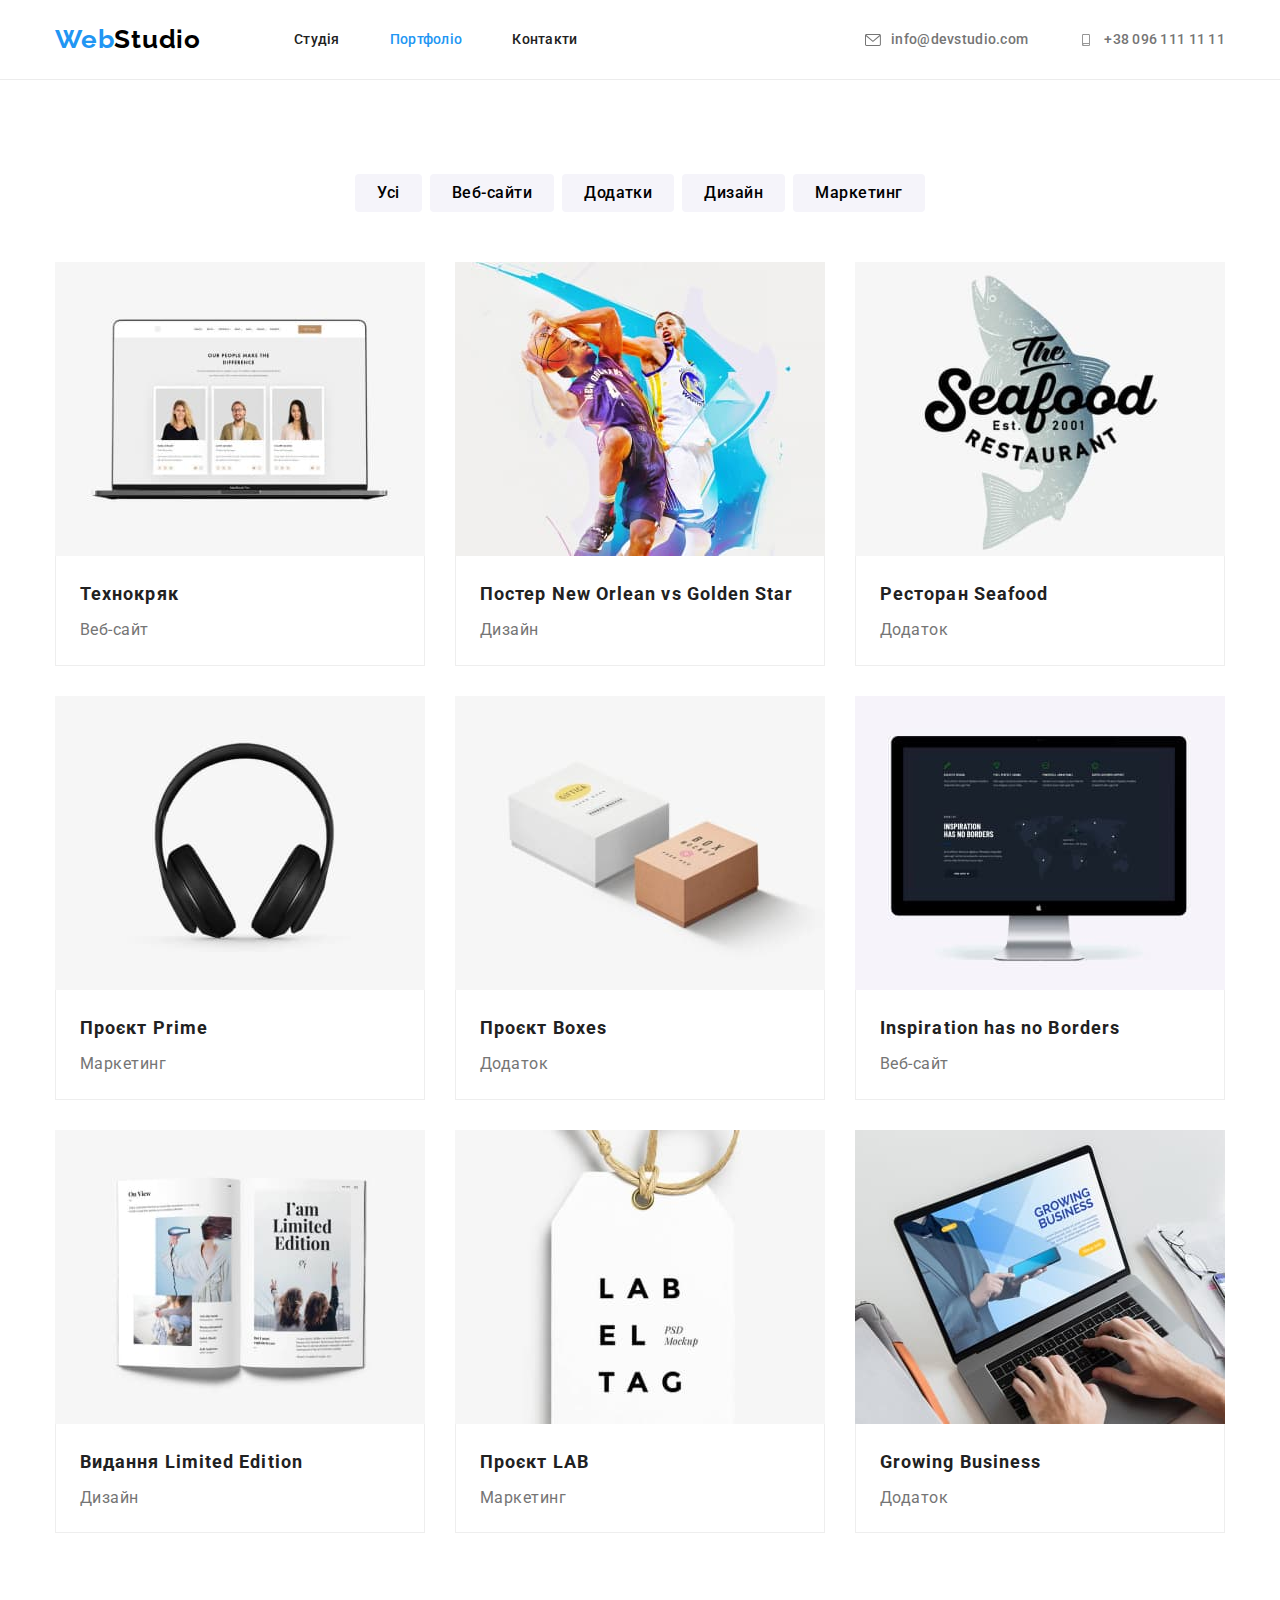
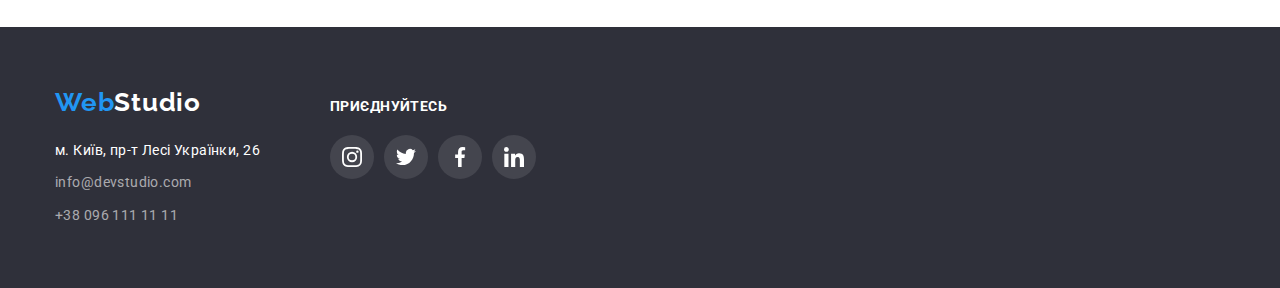
==== portfolio.html @ 22ee96e8 "копіювання" ====
<!DOCTYPE html>
<html lang="uk">
  <head>
    <meta charset="UTF-8" />
    <meta http-equiv="X-UA-Compatible" content="IE=edge" />
    <meta name="viewport" content="width=device-width, initial-scale=1.0" />
    <title>Document</title>
    <link
      rel="stylesheet"
      href="https://cdnjs.cloudflare.com/ajax/libs/modern-normalize/1.1.0/modern-normalize.min.css"
    />
    <link rel="stylesheet" href="./css/styles.css"/>
    <link rel="preconnect" href="https://fonts.googleapis.com" />
    <link rel="preconnect" href="https://fonts.gstatic.com" crossorigin />
    <link
      href="https://fonts.googleapis.com/css2?family=Raleway:wght@700&family=Roboto:wght@400;500;700;900&display=swap"
      rel="stylesheet"/>
  </head>
  <body>
    <header class="header">
      <div class="container">
        <nav>
          <a class="logo" href="./index.html"><span class="logo-accent">Web</span>Studio</a>
          <ul class="card-list">
            <li class="header-item">
              <a class="link-item" href="./index.html">Студія</a>
            </li>
            <li class="header-item">
              <a class="current-link-item link-item" href="./portfolio.html">Портфоліо</a>
            </li>
            <li class="header-item">
              <a class="link-item" href="#">Контакти</a>
            </li>
          </ul>
        </nav>
        <ul class="card-list-contact">
          <li>
            <a class="link-contact-item" href="mailto:info@devstudio.com"
              ><svg class="contact-icon" width="16" height="12">
                <use href="./images/icons.svg#icon-envelope"></use>
              </svg>
              info@devstudio.com</a
            >
          </li>
          <li>
            <a class="link-contact-item" href="tel:+380961111111"
              ><svg class="contact-icon" width="16" height="12">
                <use href="./images/icons.svg#icon-smartphone"></use></svg>+38 096 111 11 11</a>
          </li>
        </ul>
      </div>
    </header>
    <main>
      <section class="section portfolio">
        <div class="container">
          <h1 class="visually-hidden">Портфоліо</h1>
          <ul class="card-button">
            <li><button class="button-portfolio-item" type="button">Усі</button></li>
            <li><button class="button-portfolio-item" type="button">Веб-сайти</button></li>
            <li><button class="button-portfolio-item" type="button">Додатки</button></li>
            <li><button class="button-portfolio-item" type="button">Дизайн</button></li>
            <li><button class="button-portfolio-item" type="button">Маркетинг</button></li>
          </ul>
          <ul class="card-portfolio">
            <li class="card-portfolio-item">
              <a class="link-portfolio" href="">
                <img
                  src="./images/img(12).jpg"
                  width="370"
                  alt="На ноутбуці відкритий сайт з картками працівників"
                />
                <div>
                  <h2 class="subtitle-portfolio">Технокряк</h2>
                  <p class="subtitle-portfolio-paragraph">Веб-сайт</p>
                </div></a
              >
            </li>
            <li class="card-portfolio-item">
              <a class="link-portfolio" href="">
                <img src="./images/img(13).jpg" width="370" alt="Два баскетболісти з м'ячем" />
                <div>
                  <h2 class="subtitle-portfolio">Постер New Orlean vs Golden Star</h2>
                  <p class="subtitle-portfolio-paragraph">Дизайн</p>
                </div></a
              >
            </li>
            <li class="card-portfolio-item">
              <a class="link-portfolio" href="">
                <img src="./images/img(14).jpg" width="370" alt="Логотип ресторану" />
                <div>
                  <h2 class="subtitle-portfolio">Ресторан Seafood</h2>
                  <p class="subtitle-portfolio-paragraph">Додаток</p>
                </div></a
              >
            </li>
            <li class="card-portfolio-item">
              <a class="link-portfolio" href="">
                <img src="./images/img(15).jpg" width="370" alt="Навушники" />
                <div>
                  <h2 class="subtitle-portfolio">Проєкт Prime</h2>
                  <p class="subtitle-portfolio-paragraph">Маркетинг</p>
                </div></a
              >
            </li>
            <li class="card-portfolio-item">
              <a class="link-portfolio" href="">
                <img src="./images/img(16).jpg" width="370" alt="Дві коробки" />
                <div>
                  <h2 class="subtitle-portfolio">Проєкт Boxes</h2>
                  <p class="subtitle-portfolio-paragraph">Додаток</p>
                </div></a
              >
            </li>
            <li class="card-portfolio-item">
              <a class="link-portfolio" href="">
                <img src="./images/img(17).jpg" width="370" alt="Монітор" />
                <div>
                  <h2 class="subtitle-portfolio">Inspiration has no Borders</h2>
                  <p class="subtitle-portfolio-paragraph">Веб-сайт</p>
                </div></a
              >
            </li>
            <li class="card-portfolio-item">
              <a class="link-portfolio" href="">
                <img src="./images/img(18).jpg" width="370" alt="Розгорнутий журнал" />
                <div>
                  <h2 class="subtitle-portfolio">Видання Limited Edition</h2>
                  <p class="subtitle-portfolio-paragraph">Дизайн</p>
                </div></a
              >
            </li>
            <li class="card-portfolio-item">
              <a class="link-portfolio" href="">
                <img src="./images/img(19).jpg" width="370" alt="Бірка з назвою проєкту" />
                <div>
                  <h2 class="subtitle-portfolio">Проєкт LAB</h2>
                  <p class="subtitle-portfolio-paragraph">Маркетинг</p>
                </div></a
              >
            </li>
            <li class="card-portfolio-item">
              <a class="link-portfolio" href="">
                <img
                  src="./images/img(20).jpg"
                  width="370"
                  alt="На ноутбуці відкрита сторінка із додатком"
                />
                <div>
                  <h2 class="subtitle-portfolio">Growing Business</h2>
                  <p class="subtitle-portfolio-paragraph">Додаток</p>
                </div></a
              >
            </li>
          </ul>
        </div>
      </section>
    </main>
    <footer class="footer">
      <div class="container footer-box">
        <div>
          <a class="logo-footer" href="./index.html"><span class="logo-accent">Web</span>Studio</a>
          <address class="address">
            <ul class="card-address">
              <li class="card-address-item">
                <a
                  class="link-address"
                  href="https://goo.gl/maps/CPtrU1FHBa2aNyZL9"
                  target="_blank"
                  rel="noopener noreferrer nofollow"
                  >м. Київ, пр-т Лесі Українки, 26</a
                >
              </li>
              <li class="card-address-item">
                <a class="link-contact-address" href="mailto:info@devstudio.com"
                  >info@devstudio.com</a
                >
              </li>
              <li class="card-address-item">
                <a class="link-contact-address" href="tel:+380961111111">+38 096 111 11 11</a>
              </li>
            </ul>
          </address>
        </div>
        <div class="footer-social-box">
          <h2 class="footer-social-title">приєднуйтесь</h2>
          <ul class="footer-social-list">
            <li>
              <a href="" class="footer-social-link">
                <svg class="footer-social-icon" width="20" height="20">
                  <use href="./images/icons.svg#icon-instagram"></use>
                </svg>
              </a>
            </li>
            <li>
              <a href="" class="footer-social-link">
                <svg class="footer-social-icon" width="20" height="20">
                  <use href="./images/icons.svg#icon-twitter"></use>
                </svg>
              </a>
            </li>
            <li>
              <a href="" class="footer-social-link">
                <svg class="footer-social-icon" width="20" height="20">
                  <use href="./images/icons.svg#icon-facebook"></use>
                </svg>
              </a>
            </li>
            <li>
              <a href="" class="footer-social-link">
                <svg class="footer-social-icon" width="20" height="20">
                  <use href="./images/icons.svg#icon-linkedin"></use>
                </svg>
              </a>
            </li>
          </ul>
        </div>
      </div>
    </footer>
  </body>
</html>
---- css/styles.css ----
:root{
    --color-brend:#2F303A;
    --color-accent:#2196F3;
    --color-background:#FFFFFF;
    --text-color:#212121;
    --text-color-optional:#757575;
    --social-icon-color: #AFB1B8;
   
}

body{
background-color: #fff;
font-family: 'Roboto', sans-serif;
color: var(--text-color);
}

h1,
h2,
h3,
h4,
h5,
h6,
p
ul   {
  margin: 0;
}

img {
  display: block;
  width: 100%;
  height: auto;
}

.container{
    width: 1200px;
    padding-left: 15px;
    padding-right: 15px;
    margin-left: auto;
    margin-right: auto;
}

.section {
    padding-top: 94px;
    padding-bottom: 94px;
}
/* Шапка */

.header>.container{
    display: flex;
   
    
}

.container>.card-list-contact{
    display: flex;
    flex-wrap: wrap;
    align-items: center;}

ul{list-style: none;}

.header{
    background-color: var(--color-background);
    border-bottom: 1px solid rgba(236, 236, 236, 1);
}

nav{
    flex-wrap: wrap;
    display: flex;
    align-items: center;
}

.logo{
    font-family: 'Raleway', sans-serif;
    color:#000000;
    font-weight: 700;
    font-size: 26px;
    line-height: 1.2;
    letter-spacing: 0.03em;
    text-decoration: none;
    margin-right: 93px;
    margin-left: 0;
    display: flex;
    flex-wrap: wrap;
}



.logo-accent{
    color: var(--color-accent);
}

.card-list{
    list-style: none;
    font-weight: 500;
    font-size: 14px;
    line-height: 1.1;
    letter-spacing: 0.02em;
    display: flex;
    flex-wrap: wrap;
    padding: 0;
    margin-top: 0;
    margin-bottom: 0;
    gap: 50px;
}

.header-item>a{
    padding-top: 32px;
    padding-bottom: 32px;
    display: block;
}

.card-list-contact{
    list-style: none;
    font-weight: 500;
    font-size: 14px;
    line-height: 1.1;
    letter-spacing: 0.02em;
    display: flex;
    flex-wrap: wrap;
    margin-left: auto;
    padding: 0;
    margin-top: 0;
    margin-bottom: 0;
    gap: 50px;
}



.link-item{
    text-decoration: none;
    color: var(--text-color);
   

}


.link-item:hover{color:var(--color-accent)}

.link-item:focus{color:var(--color-accent)}

.current-link-item{
    text-decoration: none;
    color: var(--color-accent);

}
.current-link-item:hover{color:var(--color-accent)}

.current-link-item:focus{color:var(--color-accent)}

.contact-icon{
    fill: currentColor;
    margin-right: 10px;
}

.link-contact-item{
    text-decoration: none;
    color: var(--text-color-optional);
    display: flex;
    align-items: center;
    justify-content: center;
   
}

.link-contact-item:hover{color:var(--color-accent)}

.link-contact-item:focus{color:var(--color-accent)}

/* hero  */

.hero{
    background-color: var(--color-brend);
    text-align: center;
    letter-spacing: 0.06em;
    text-transform: uppercase;
}

.section.hero{
    padding-top: 200px;
    padding-bottom: 200px;
    background-color: #c4c4c4;
    background-image:linear-gradient(to right,rgba(47, 48, 58, 0.4),rgba(47, 48, 58, 0.4)),url(../images/img\(21\).jpg);
    background-repeat: no-repeat;
    background-size: 1600px;
    background-position: center;
    width: 1600px;
    margin: auto;
}

.hero-title{
    text-transform: uppercase;
    font-weight: 900;
    font-size: 44px;
    line-height: 1.4;
    color: var(--color-background);
    text-align: center;
    letter-spacing: 0.06em;
    max-width: 696px;
    margin: 0 auto 30px;
}

.hero-button{
    background-color: var(--color-accent);
    font-weight: 700;
    font-size: 16px;
    line-height: 1.9;
    color: var(--color-background);
    cursor: pointer;
    letter-spacing: 0.06em;
    box-shadow: 0px 4px 4px rgba(0, 0, 0, 0.15);
    border-radius: 4px;
    align-items: center;
    text-align: center;
}

/* Наші переваги */

.visually-hidden{
    position: absolute;
    white-space: nowrap;
    width: 1px;
    height: 1px;
    overflow: hidden;
    border: 0;
    padding: 0;
    clip: rect(0 0 0 0);
    clip-path: inset(50%);
    margin: -1px;
}
.card{
    display: flex;
    padding: 0;
    margin: 0;
    list-style: none;
}

.box-card-icon{
display: flex;
align-items: center;
justify-content: center;
background: #F5F4FA;
border-radius: 4px;
height: 120px;
margin-bottom: 30px;
}


.card>.card-item{
   width: 270px;
}

.card-item:not(:last-child){margin-right: 30px;}

.subtitle{
    font-weight: 700;
    font-size: 14px;
    line-height: 1.1;
    letter-spacing: 0.03em;
    text-transform: uppercase;
}

.subtitle-paragraph{
    font-weight: 400;
    font-size: 14px;
    line-height: 1.7; 
    letter-spacing: 0.03em;    
    color: var(--text-color-optional);
    margin-top: 10px;
    margin-bottom: 0;
}

/* Чим ми займаємося */

.section.third{
    padding-top: 0;
}

.third-title{
    font-weight: 700;
    font-size: 36px;
    line-height: 1.2;
    letter-spacing: 0.03em;
    text-align: center;
    margin-bottom: 50px;
}

.card-title{
    display: flex;
    padding: 0;
    margin: 0;
    list-style: none;
}

.card-title-item{
    flex-basis: calc(100%/3-30px);
}

.card-title-item:not(:last-child){margin-right: 30px;}

/* Наша команда */

.our-team{
    background-color: #F5F4FA;
    display: flex;
}



.our-team-title{
    font-weight: 700;
    font-size: 36px;
    line-height: 1.2;
    letter-spacing: 0.03em;
    text-align: center;
    margin-bottom: 50px;
}
.card-our-team{
    display: flex;
    padding: 0;
    margin: 0;
    list-style: none;
 
}

.card-our-team>.our-team-item{
    box-shadow: 0px 1px 3px rgba(0, 0, 0, 0.12), 0px 1px 1px rgba(0, 0, 0, 0.14), 0px 2px 1px rgba(0, 0, 0, 0.2);
    border-radius: 0px 0px 4px 4px;
}

.our-team-item{
    background-color: var(--color-background);
}

.our-team-item:not(:last-child){margin-right: 30px;}

.our-team-item>img{border-radius: 0px;}

.our-team-item>div{
  padding: 30px 5px;

}

.our-team-subtitle{
    font-weight: 500;
    font-size: 16px;
    line-height: 1.2;
    letter-spacing: 0.03em;
    margin-bottom: 10px;
    text-align: center;
}

.our-team-paragraph{
    font-weight: 400;
    font-size: 16px;
    line-height: 1.2;
    color: var(--text-color-optional);
    letter-spacing: 0.03em;
    margin-top: 0;
    margin-bottom: 0;
    text-align: center;
}

.our-team-social-list {
    display: flex;
    justify-content: center;
    gap: 10px;
    padding: 0;
    margin-top: 16px;
}

.our-team-social-list>li{
    width: 44px;
    height: 44px;
}

.our-team-social-link {
    width: 100%;
    height: 100%;
    display: flex;
    border-color: transparent;
    border-radius: 50%;
    align-items: center;
    justify-content: center;
    fill: var(--social-icon-color);
}

.our-team-social-link:hover{
    background-color: var(--color-accent);
}

.our-team-social-link:focus{
    background-color: var(--color-accent);
}

.our-team-social-link:hover .our-team-social-icon{
    background-color: var(--color-accent);
    fill: var(--color-background)
}

.our-team-social-link:focus .our-team-social-icon{
    background-color: var(--color-accent);
    fill: var(--color-background)
}

.regular-customers-title {
    font-weight: 700;
    font-size: 36px;
    line-height: 1.2;
    letter-spacing: 0.03em;
    text-align: center;
    margin-bottom: 50px;
}

.regular-customers-list {
    display: flex;
    justify-content: center;
    gap: 30px;
    padding: 0;
    margin: 0;
}

.regular-customers-list>li{
    width: 170px;
    height: 92px;
}

.regular-customers-link {
    width: 100%;
    height: 100%;
    display: flex;
    align-items: center;
    justify-content: center;
    border: 1px solid #AFB1B8;
    border-radius: 4px;
    fill: var(--social-icon-color);
}

.regular-customers-link:hover{
    border-color: var(--color-accent);
}

.regular-customers-link:hover .regular-customers-icon{
   fill: var(--color-accent);
}

.regular-customers-link:focus{
    border-color: var(--color-accent);
}

.regular-customers-link:focus .regular-customers-icon{
   fill: var(--color-accent);
}

/* Футер */
.footer{
    background-color: var(--color-brend);
    padding-top: 60px;
    padding-bottom: 60px;
}

.logo-footer{
    font-family: 'Raleway', sans-serif;
    color:var(--color-background);
    font-weight: 700;
    font-size: 26px;
    line-height: 1.2;
    letter-spacing: 0.03em;
    text-decoration: none;
  

}

.address{
    text-decoration: none;
    margin-top: 20px;
}

.card-address{
    padding-left: 0;
    margin-top: 0;
    margin-bottom: 0;
}

.card-address-item:not(:last-child){margin-bottom: 9px;}

.link-address{
    text-decoration: none;
    font-style: normal;
    color: var(--color-background);
    font-weight: 400;
    font-size: 14px;
    line-height: 1.7;
    letter-spacing: 0.03em;
}
.link-address:hover{color:var(--color-accent)}

.link-address:focus{color:var(--color-accent)}

.link-contact-address{
    text-decoration: none;
    font-style: normal; 
    font-weight: 400;
    font-size: 14px;
    line-height: 1.7;
    letter-spacing: 0.03em;
    color: rgba(255, 255, 255, 0.6);
}
.link-contact-address:hover{color:var(--color-accent)}

.link-contact-address:focus{color:var(--color-accent)}

.footer-box{
    display: flex;
    align-items: baseline;
}

.footer-social-box{
   margin-left: 70px;
}

.footer-social-title{
    display: block;
    font-weight: 700;
    font-size: 14px;
    line-height: 1.1;
    letter-spacing: 0.03em;
    text-transform: uppercase;

    color: #FFFFFF;
    margin-bottom: 20px;
}

.footer-social-list {
    display: flex;
    gap: 10px;
    padding: 0;
    margin: 0;
}

.footer-social-list>li{
    width: 44px;
    height: 44px;
}

.footer-social-link {
    width: 100%;
    height: 100%;
    display: flex;
    justify-content: center;
    align-items: center;
    background-color: rgba(255, 255, 255, 0.1);
    border-radius: 50%;
    fill: var(--color-background);
}

.footer-social-link:hover{
    background-color: var(--color-accent);
}

.footer-social-link:focus{
    background-color: var(--color-accent);
}

/* Портфоліо */

.portfolio{
    background-color: var(--color-background);
}
 
 .section .portfolio{
    display: flex;
   
 }

.card-button{
    display: flex;
    padding: 0;
    margin: 0;
    list-style: none;
   
    margin-left: auto;
    margin-right: auto;
    justify-content: center;
    margin-bottom: 50px;
    gap: 8px;
}

.card-portfolio{
    display: flex;
    flex-wrap: wrap;
    padding: 0;
    margin: 0;
    list-style: none;
    margin-left: -30px;
    margin-top: -30px;
}

.card-portfolio>.card-portfolio-item{
flex-basis: calc(100% / 3 - 30px);
margin-left: 30px;
margin-top: 30px;

}
.card-portfolio-item:not(:last-child){margin-bottom: 0;}

.link-portfolio{
    display: block;
    text-decoration: none;
}

.link-portfolio:hover{
    box-shadow: 0px 1px 1px rgba(0, 0, 0, 0.12), 0px 4px 4px rgba(0, 0, 0, 0.06), 1px 4px 6px rgba(0, 0, 0, 0.16);
}

.link-portfolio:focus{
    box-shadow: 0px 1px 1px rgba(0, 0, 0, 0.12), 0px 4px 4px rgba(0, 0, 0, 0.06), 1px 4px 6px rgba(0, 0, 0, 0.16);
}


.link-portfolio>div{
    border-left: 1px solid #EEEEEE;
    border-right: 1px solid #EEEEEE;
    border-bottom: 1px solid #EEEEEE;
    padding: 20px 24px;
}

.subtitle-portfolio{
    font-weight: 700;
    font-size: 18px;
    line-height: 2;  
    letter-spacing: 0.06em;
    color: var(--text-color);
    
    margin-bottom: 4px;
}

.subtitle-portfolio-paragraph{
    font-weight: 400;
    font-size: 16px;
    line-height: 1.8;  
    letter-spacing: 0.03em;
    color: var(--text-color-optional);
    margin-top: 0;
    margin-bottom: 0;
}

.button-portfolio-item{
    background: #F5F4FA;
    border-radius: 4px;
    font-weight: 500;
    font-size: 16px;
    line-height: 1.6;
    letter-spacing: 0.03em;
    cursor: pointer;
    padding: 6px 22px;
    border: none;
}

.button-portfolio-item:hover{
background-color: var(--color-accent);
color: var(--color-background);
box-shadow: 0px 3px 1px rgba(0, 0, 0, 0.1), 0px 1px 2px rgba(0, 0, 0, 0.08), 0px 2px 2px rgba(0, 0, 0, 0.12);
}

.button-portfolio-item:focus{
background-color: var(--color-accent);
color: var(--color-background)
}

.button-portfolio-item:active{
background-color: var(--color-accent);
}
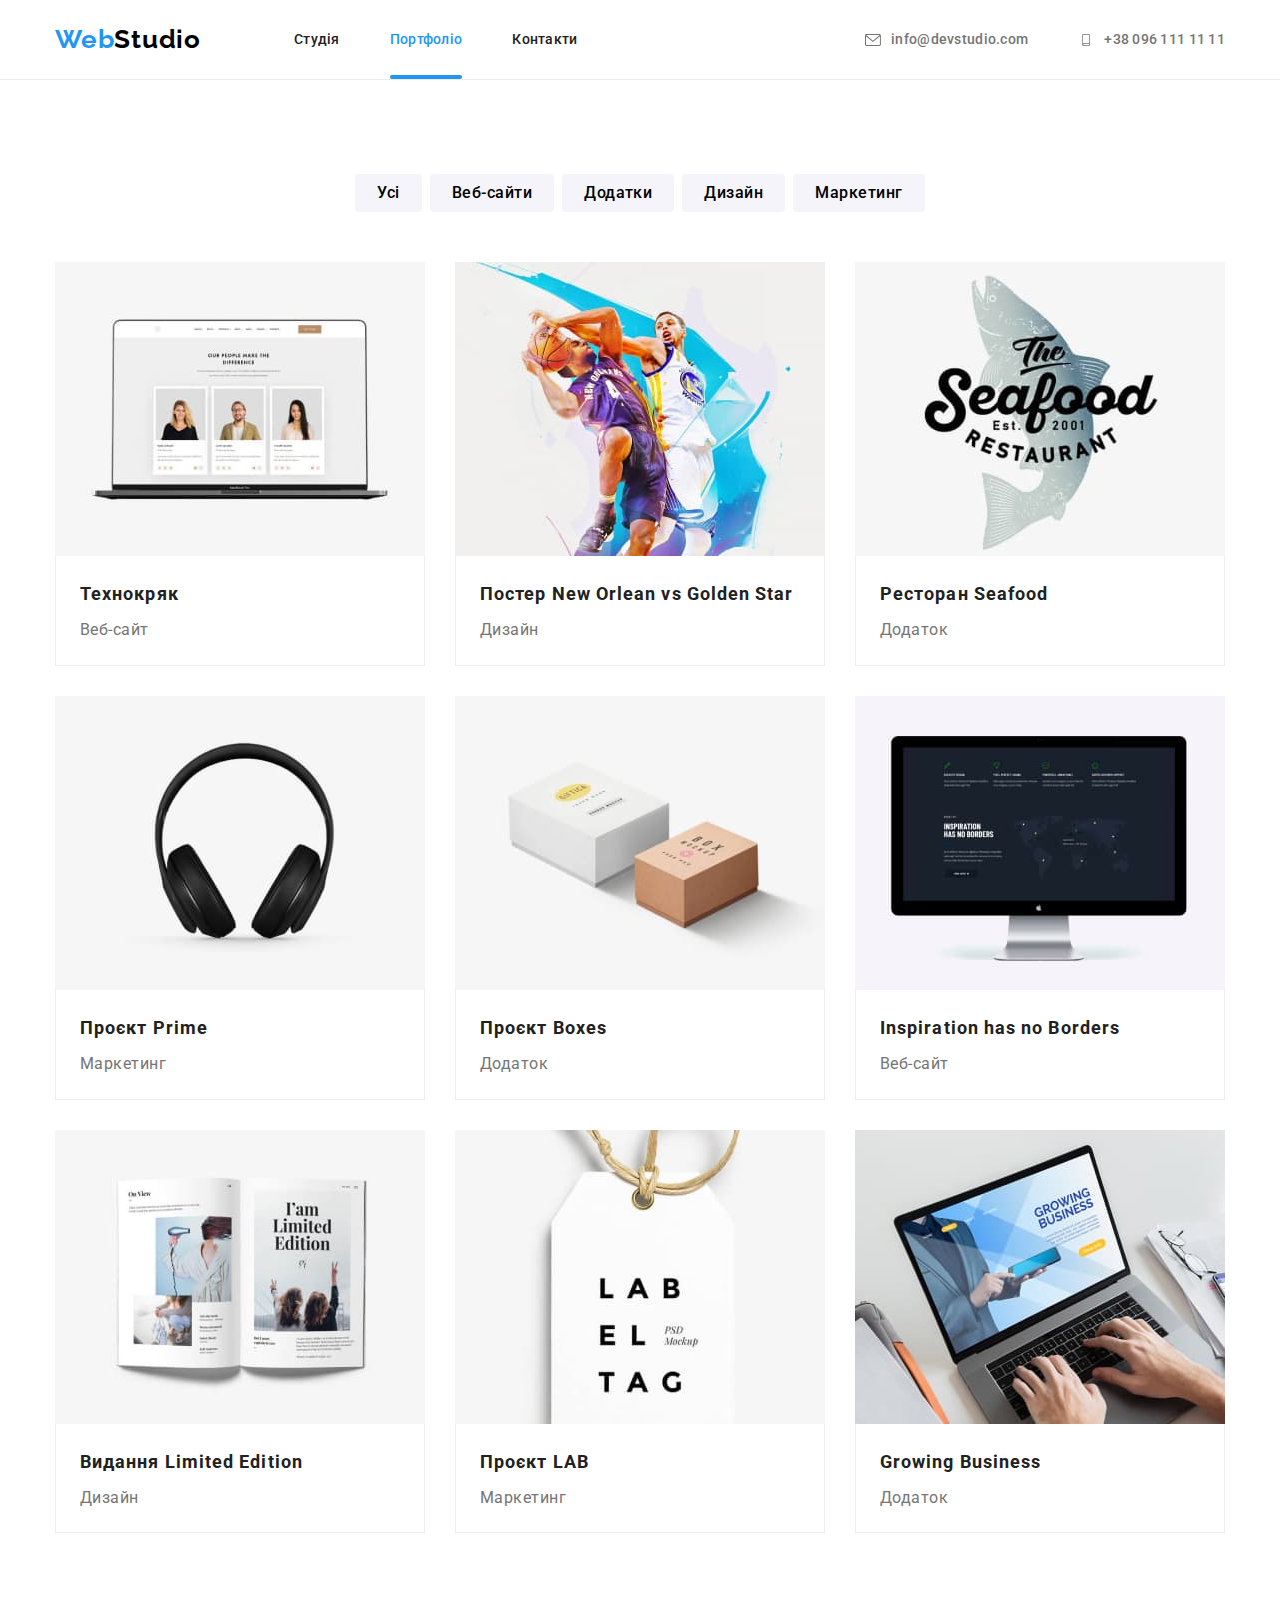
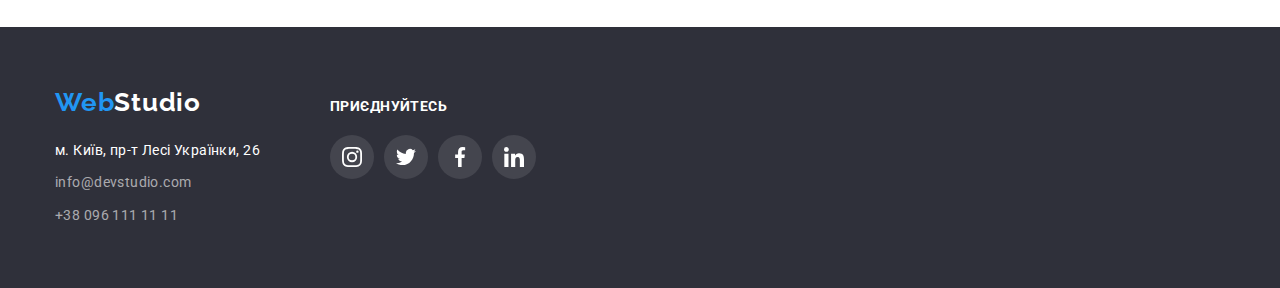
==== commit be08720f: "модальне вікно" ====
--- a/portfolio.html
+++ b/portfolio.html
@@ -9,12 +9,13 @@
       rel="stylesheet"
       href="https://cdnjs.cloudflare.com/ajax/libs/modern-normalize/1.1.0/modern-normalize.min.css"
     />
-    <link rel="stylesheet" href="./css/styles.css"/>
+    <link rel="stylesheet" href="./css/styles.css" />
     <link rel="preconnect" href="https://fonts.googleapis.com" />
     <link rel="preconnect" href="https://fonts.gstatic.com" crossorigin />
     <link
       href="https://fonts.googleapis.com/css2?family=Raleway:wght@700&family=Roboto:wght@400;500;700;900&display=swap"
-      rel="stylesheet"/>
+      rel="stylesheet"
+    />
   </head>
   <body>
     <header class="header">
@@ -45,7 +46,9 @@
           <li>
             <a class="link-contact-item" href="tel:+380961111111"
               ><svg class="contact-icon" width="16" height="12">
-                <use href="./images/icons.svg#icon-smartphone"></use></svg>+38 096 111 11 11</a>
+                <use href="./images/icons.svg#icon-smartphone"></use></svg
+              >+38 096 111 11 11</a
+            >
           </li>
         </ul>
       </div>
@@ -64,12 +67,22 @@
           <ul class="card-portfolio">
             <li class="card-portfolio-item">
               <a class="link-portfolio" href="">
-                <img
-                  src="./images/img(12).jpg"
-                  width="370"
-                  alt="На ноутбуці відкритий сайт з картками працівників"
-                />
-                <div>
+                <div class="image-card">
+                  <img
+                    src="./images/img(12).jpg"
+                    width="370"
+                    alt="На ноутбуці відкритий сайт з картками працівників"
+                  />
+                  <div class="card-description">
+                    <p>
+                      Ресурс пропонує комплексні пропозиції з різним рівнем функціоналу та сервісів.
+                      Все це дозволить відвідувачу отримати вичерпні відомості про компанію чи
+                      приватну особу.
+                    </p>
+                  </div>
+                </div>
+
+                <div class="card-subtitle">
                   <h2 class="subtitle-portfolio">Технокряк</h2>
                   <p class="subtitle-portfolio-paragraph">Веб-сайт</p>
                 </div></a
@@ -77,8 +90,18 @@
             </li>
             <li class="card-portfolio-item">
               <a class="link-portfolio" href="">
-                <img src="./images/img(13).jpg" width="370" alt="Два баскетболісти з м'ячем" />
-                <div>
+                <div class="image-card">
+                  <img src="./images/img(13).jpg" width="370" alt="Два баскетболісти з м'ячем" />
+                  <div class="card-description">
+                    <p>
+                      Ресурс пропонує комплексні пропозиції з різним рівнем функціоналу та сервісів.
+                      Все це дозволить відвідувачу отримати вичерпні відомості про компанію чи
+                      приватну особу.
+                    </p>
+                  </div>
+                </div>
+
+                <div class="card-subtitle">
                   <h2 class="subtitle-portfolio">Постер New Orlean vs Golden Star</h2>
                   <p class="subtitle-portfolio-paragraph">Дизайн</p>
                 </div></a
@@ -86,8 +109,18 @@
             </li>
             <li class="card-portfolio-item">
               <a class="link-portfolio" href="">
-                <img src="./images/img(14).jpg" width="370" alt="Логотип ресторану" />
-                <div>
+                <div class="image-card">
+                  <img src="./images/img(14).jpg" width="370" alt="Логотип ресторану" />
+                  <div class="card-description">
+                    <p>
+                      Ресурс пропонує комплексні пропозиції з різним рівнем функціоналу та сервісів.
+                      Все це дозволить відвідувачу отримати вичерпні відомості про компанію чи
+                      приватну особу.
+                    </p>
+                  </div>
+                </div>
+
+                <div class="card-subtitle">
                   <h2 class="subtitle-portfolio">Ресторан Seafood</h2>
                   <p class="subtitle-portfolio-paragraph">Додаток</p>
                 </div></a
@@ -95,8 +128,18 @@
             </li>
             <li class="card-portfolio-item">
               <a class="link-portfolio" href="">
-                <img src="./images/img(15).jpg" width="370" alt="Навушники" />
-                <div>
+                <div class="image-card">
+                  <img src="./images/img(15).jpg" width="370" alt="Навушники" />
+                  <div class="card-description">
+                    <p>
+                      Ресурс пропонує комплексні пропозиції з різним рівнем функціоналу та сервісів.
+                      Все це дозволить відвідувачу отримати вичерпні відомості про компанію чи
+                      приватну особу.
+                    </p>
+                  </div>
+                </div>
+
+                <div class="card-subtitle">
                   <h2 class="subtitle-portfolio">Проєкт Prime</h2>
                   <p class="subtitle-portfolio-paragraph">Маркетинг</p>
                 </div></a
@@ -104,8 +147,18 @@
             </li>
             <li class="card-portfolio-item">
               <a class="link-portfolio" href="">
-                <img src="./images/img(16).jpg" width="370" alt="Дві коробки" />
-                <div>
+                <div class="image-card">
+                  <img src="./images/img(16).jpg" width="370" alt="Дві коробки" />
+                  <div class="card-description">
+                    <p>
+                      Ресурс пропонує комплексні пропозиції з різним рівнем функціоналу та сервісів.
+                      Все це дозволить відвідувачу отримати вичерпні відомості про компанію чи
+                      приватну особу.
+                    </p>
+                  </div>
+                </div>
+
+                <div class="card-subtitle">
                   <h2 class="subtitle-portfolio">Проєкт Boxes</h2>
                   <p class="subtitle-portfolio-paragraph">Додаток</p>
                 </div></a
@@ -113,8 +166,18 @@
             </li>
             <li class="card-portfolio-item">
               <a class="link-portfolio" href="">
-                <img src="./images/img(17).jpg" width="370" alt="Монітор" />
-                <div>
+                <div class="image-card">
+                  <img src="./images/img(17).jpg" width="370" alt="Монітор" />
+                  <div class="card-description">
+                    <p>
+                      Ресурс пропонує комплексні пропозиції з різним рівнем функціоналу та сервісів.
+                      Все це дозволить відвідувачу отримати вичерпні відомості про компанію чи
+                      приватну особу.
+                    </p>
+                  </div>
+                </div>
+
+                <div class="card-subtitle">
                   <h2 class="subtitle-portfolio">Inspiration has no Borders</h2>
                   <p class="subtitle-portfolio-paragraph">Веб-сайт</p>
                 </div></a
@@ -122,8 +185,18 @@
             </li>
             <li class="card-portfolio-item">
               <a class="link-portfolio" href="">
-                <img src="./images/img(18).jpg" width="370" alt="Розгорнутий журнал" />
-                <div>
+                <div class="image-card">
+                  <img src="./images/img(18).jpg" width="370" alt="Розгорнутий журнал" />
+                  <div class="card-description">
+                    <p>
+                      Ресурс пропонує комплексні пропозиції з різним рівнем функціоналу та сервісів.
+                      Все це дозволить відвідувачу отримати вичерпні відомості про компанію чи
+                      приватну особу.
+                    </p>
+                  </div>
+                </div>
+
+                <div class="card-subtitle">
                   <h2 class="subtitle-portfolio">Видання Limited Edition</h2>
                   <p class="subtitle-portfolio-paragraph">Дизайн</p>
                 </div></a
@@ -131,8 +204,18 @@
             </li>
             <li class="card-portfolio-item">
               <a class="link-portfolio" href="">
-                <img src="./images/img(19).jpg" width="370" alt="Бірка з назвою проєкту" />
-                <div>
+                <div class="image-card">
+                  <img src="./images/img(19).jpg" width="370" alt="Бірка з назвою проєкту" />
+                  <div class="card-description">
+                    <p>
+                      Ресурс пропонує комплексні пропозиції з різним рівнем функціоналу та сервісів.
+                      Все це дозволить відвідувачу отримати вичерпні відомості про компанію чи
+                      приватну особу.
+                    </p>
+                  </div>
+                </div>
+
+                <div class="card-subtitle">
                   <h2 class="subtitle-portfolio">Проєкт LAB</h2>
                   <p class="subtitle-portfolio-paragraph">Маркетинг</p>
                 </div></a
@@ -140,12 +223,22 @@
             </li>
             <li class="card-portfolio-item">
               <a class="link-portfolio" href="">
-                <img
-                  src="./images/img(20).jpg"
-                  width="370"
-                  alt="На ноутбуці відкрита сторінка із додатком"
-                />
-                <div>
+                <div class="image-card">
+                  <img
+                    src="./images/img(20).jpg"
+                    width="370"
+                    alt="На ноутбуці відкрита сторінка із додатком"
+                  />
+                  <div class="card-description">
+                    <p>
+                      Ресурс пропонує комплексні пропозиції з різним рівнем функціоналу та сервісів.
+                      Все це дозволить відвідувачу отримати вичерпні відомості про компанію чи
+                      приватну особу.
+                    </p>
+                  </div>
+                </div>
+
+                <div class="card-subtitle">
                   <h2 class="subtitle-portfolio">Growing Business</h2>
                   <p class="subtitle-portfolio-paragraph">Додаток</p>
                 </div></a
--- a/css/styles.css
+++ b/css/styles.css
@@ -5,7 +5,7 @@
     --text-color:#212121;
     --text-color-optional:#757575;
     --social-icon-color: #AFB1B8;
-   
+    --timing-duration: 250ms;
 }
 
 body{
@@ -129,8 +129,8 @@
 .link-item{
     text-decoration: none;
     color: var(--text-color);
+    transition: color var(--timing-duration), cubic-bezier(0.4, 0, 0.2, 1) var(--timing-duration);
    
-
 }
 
 
@@ -141,11 +141,18 @@
 .current-link-item{
     text-decoration: none;
     color: var(--color-accent);
-
-}
-.current-link-item:hover{color:var(--color-accent)}
-
-.current-link-item:focus{color:var(--color-accent)}
+   height: 48px;
+}
+.current-link-item::after{
+    content: '';
+    display: block;
+    width: 100%;
+    height: 4px;
+    background-color: currentColor;
+    border-radius: 2px;
+    margin-top: 28px;
+
+}
 
 .contact-icon{
     fill: currentColor;
@@ -158,7 +165,7 @@
     display: flex;
     align-items: center;
     justify-content: center;
-   
+    transition: color var(--timing-duration), cubic-bezier(0.4, 0, 0.2, 1) var(--timing-duration); 
 }
 
 .link-contact-item:hover{color:var(--color-accent)}
@@ -291,7 +298,23 @@
 }
 
 .card-title-item{
-    flex-basis: calc(100%/3-30px);
+    position: relative;
+    
+}
+
+.card-title-name{
+    position: absolute;
+    font-size: 14px;
+    line-height: 1.14;
+    text-align: center;
+    letter-spacing: 0.03em;
+    text-transform: uppercase;
+    color: #FFFFFF;
+    background: rgba(47, 48, 58, 0.8);
+    height: 70px;
+    width: 100%;
+    bottom: 0;
+    padding: 27px 95px;
 }
 
 .card-title-item:not(:last-child){margin-right: 30px;}
@@ -381,6 +404,11 @@
     align-items: center;
     justify-content: center;
     fill: var(--social-icon-color);
+    transition: background-color var(--timing-duration), fill var(--timing-duration), cubic-bezier(0.4, 0, 0.2, 1) var(--timing-duration);
+}
+
+.our-team-social-icon{
+    transition: background-color var(--timing-duration), fill var(--timing-duration), cubic-bezier(0.4, 0, 0.2, 1) var(--timing-duration);
 }
 
 .our-team-social-link:hover{
@@ -394,6 +422,7 @@
 .our-team-social-link:hover .our-team-social-icon{
     background-color: var(--color-accent);
     fill: var(--color-background)
+    
 }
 
 .our-team-social-link:focus .our-team-social-icon{
@@ -431,7 +460,12 @@
     justify-content: center;
     border: 1px solid #AFB1B8;
     border-radius: 4px;
-    fill: var(--social-icon-color);
+    fill: var(--social-icon-color);  
+    transition: border-color var(--timing-duration), fill var(--timing-duration), cubic-bezier(0.4, 0, 0.2, 1) var(--timing-duration);
+}
+
+.regular-customers-icon{
+    transition: border-color var(--timing-duration), fill var(--timing-duration), cubic-bezier(0.4, 0, 0.2, 1) var(--timing-duration);
 }
 
 .regular-customers-link:hover{
@@ -490,7 +524,9 @@
     font-size: 14px;
     line-height: 1.7;
     letter-spacing: 0.03em;
-}
+    transition: color var(--timing-duration), cubic-bezier(0.4, 0, 0.2, 1) var(--timing-duration);
+}
+
 .link-address:hover{color:var(--color-accent)}
 
 .link-address:focus{color:var(--color-accent)}
@@ -503,6 +539,7 @@
     line-height: 1.7;
     letter-spacing: 0.03em;
     color: rgba(255, 255, 255, 0.6);
+    transition: color var(--timing-duration), cubic-bezier(0.4, 0, 0.2, 1) var(--timing-duration);
 }
 .link-contact-address:hover{color:var(--color-accent)}
 
@@ -550,6 +587,7 @@
     background-color: rgba(255, 255, 255, 0.1);
     border-radius: 50%;
     fill: var(--color-background);
+    transition: background-color var(--timing-duration), fill var(--timing-duration), cubic-bezier(0.4, 0, 0.2, 1) var(--timing-duration);
 }
 
 .footer-social-link:hover{
@@ -605,6 +643,42 @@
 .link-portfolio{
     display: block;
     text-decoration: none;
+    transition: box-shadow var(--timing-duration), cubic-bezier(0.4, 0, 0.2, 1) var(--timing-duration);
+    
+}
+
+.image-card{
+position: relative;
+overflow: hidden;
+}
+
+.card-description{
+    position: absolute;
+    top: 0;
+    left: 0;
+    width: 100%;
+    height: 100%;
+    padding: 63px 24px;
+    background: rgba(33, 150, 243, 0.9);
+    transform: translateY(100%);
+    transition: transform var(--timing-duration), cubic-bezier(0.4, 0, 0.2, 1) var(--timing-duration), box-shadow var(--timing-duration);
+}
+
+.card-description>p{
+    margin: 0;
+    font-weight: 400;
+    font-size: 18px;
+    line-height: 1.56;
+    letter-spacing: 0.03em;
+    color: #FFFFFF;
+}
+
+.link-portfolio:hover .card-description{
+    transform: translateY(0);
+}
+
+.link-portfolio:focus .card-description{
+    transform: translateY(0);
 }
 
 .link-portfolio:hover{
@@ -616,7 +690,7 @@
 }
 
 
-.link-portfolio>div{
+.card-subtitle{
     border-left: 1px solid #EEEEEE;
     border-right: 1px solid #EEEEEE;
     border-bottom: 1px solid #EEEEEE;
@@ -629,7 +703,6 @@
     line-height: 2;  
     letter-spacing: 0.06em;
     color: var(--text-color);
-    
     margin-bottom: 4px;
 }
 
@@ -653,6 +726,7 @@
     cursor: pointer;
     padding: 6px 22px;
     border: none;
+    transition: background-color var(--timing-duration), color var(--timing-duration), box-shadow var(--timing-duration), cubic-bezier(0.4, 0, 0.2, 1) var(--timing-duration);
 }
 
 .button-portfolio-item:hover{
@@ -668,4 +742,51 @@
 
 .button-portfolio-item:active{
 background-color: var(--color-accent);
+}
+
+.backdrop {
+    background: rgba(0, 0, 0, 0.2);
+    position: fixed;
+    left: 0px;
+    top: 0px;
+    width: 100%;
+    height: 100%;
+    z-index: 1;
+}
+
+.modal {
+    width: 528px;
+    height: 581px;
+    background-color: var(--color-background);
+    box-shadow: 0px 1px 3px rgba(0, 0, 0, 0.12), 0px 1px 1px rgba(0, 0, 0, 0.14), 0px 2px 1px rgba(0, 0, 0, 0.2);
+    border-radius: 4px;
+    position: absolute;
+    top: 50%;
+    left: 50%;
+    transform: translate(-50%, -50%);
+    transition: opacity var(--timing-duration), visibility var(--timing-duration);
+}
+
+.modal-close-button {
+    width: 30px;
+    height: 30px;
+    background-color: var(--color-background);
+    border: 1px solid rgba(0, 0, 0, 0.1);
+    border-radius: 50%;
+    padding: 0;
+    display: flex;
+    justify-content: center;
+    align-items: center;
+    margin-top: 8px;
+    margin-left: 490px;
+}
+
+.modal-close-icon{
+    color: #000000;
+}
+
+.is-hidden{
+    opacity: 0;
+    visibility: hidden;
+    pointer-events: none;
 }